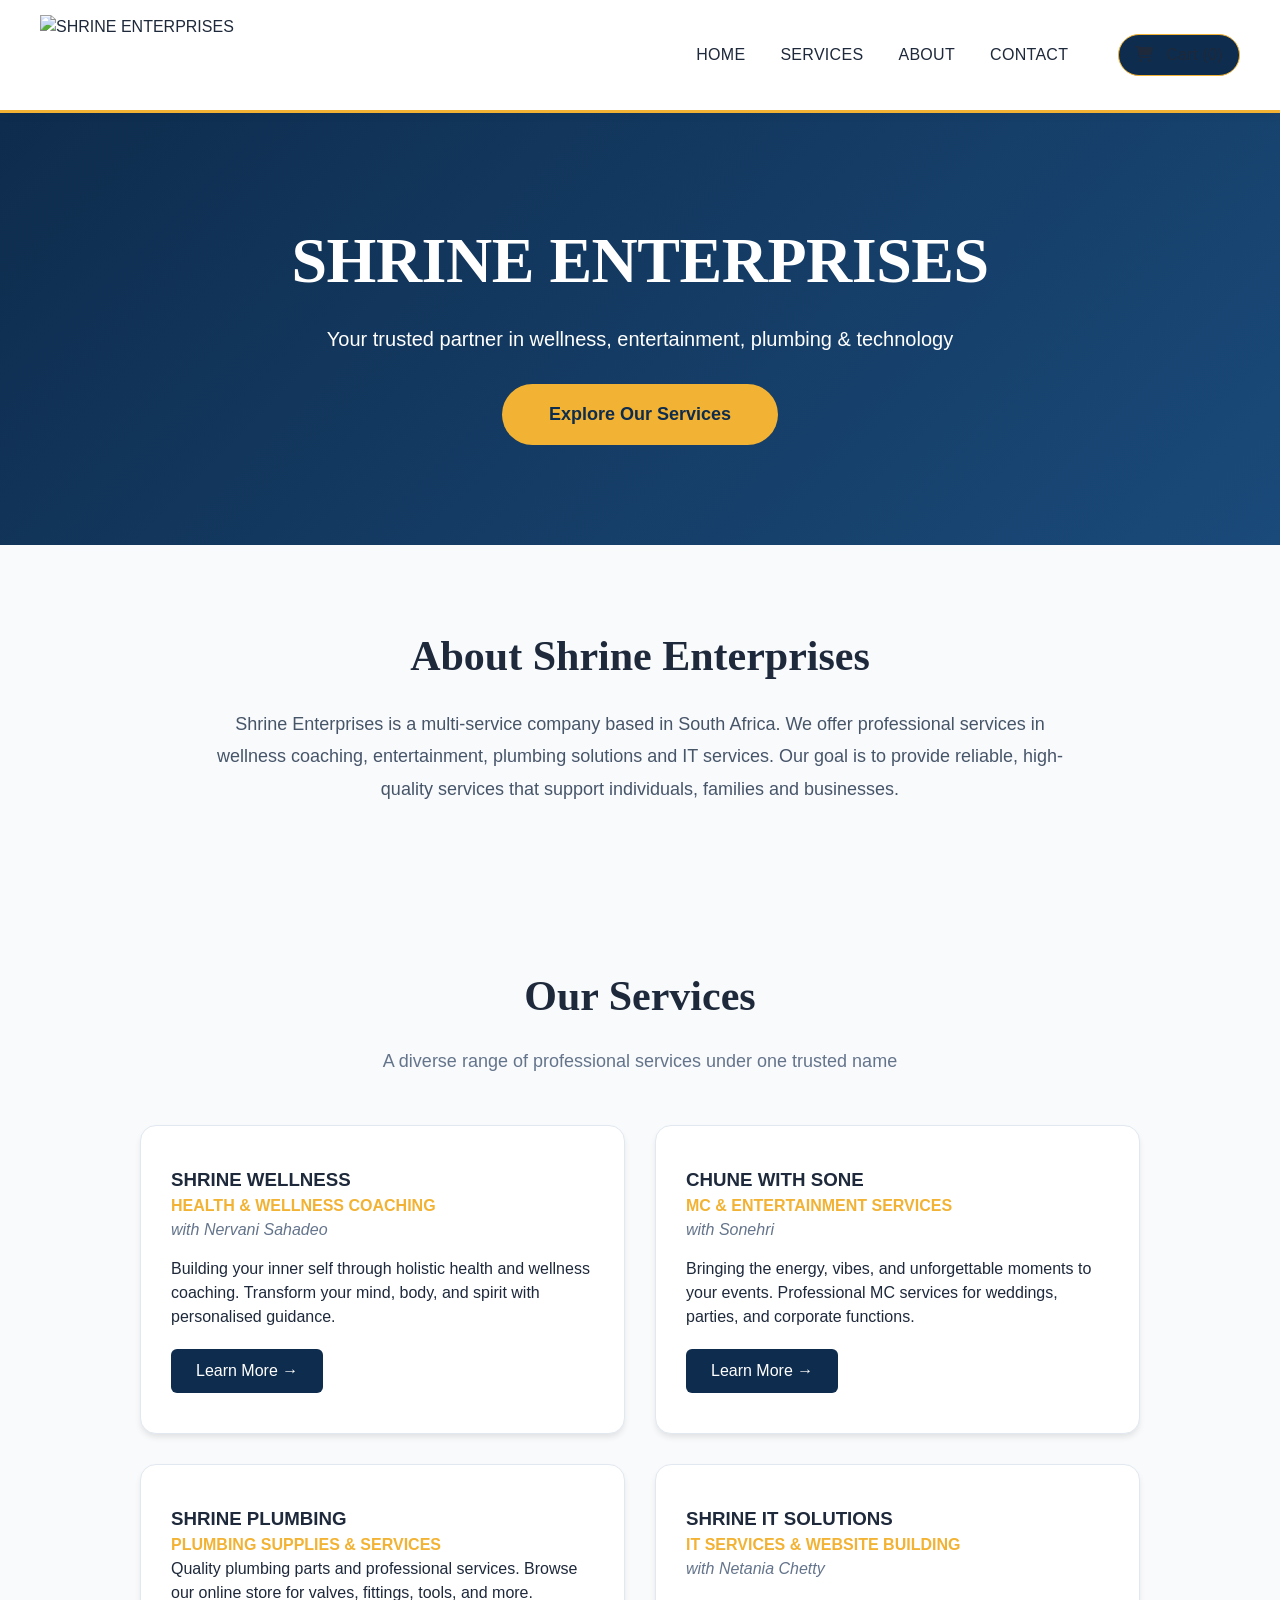
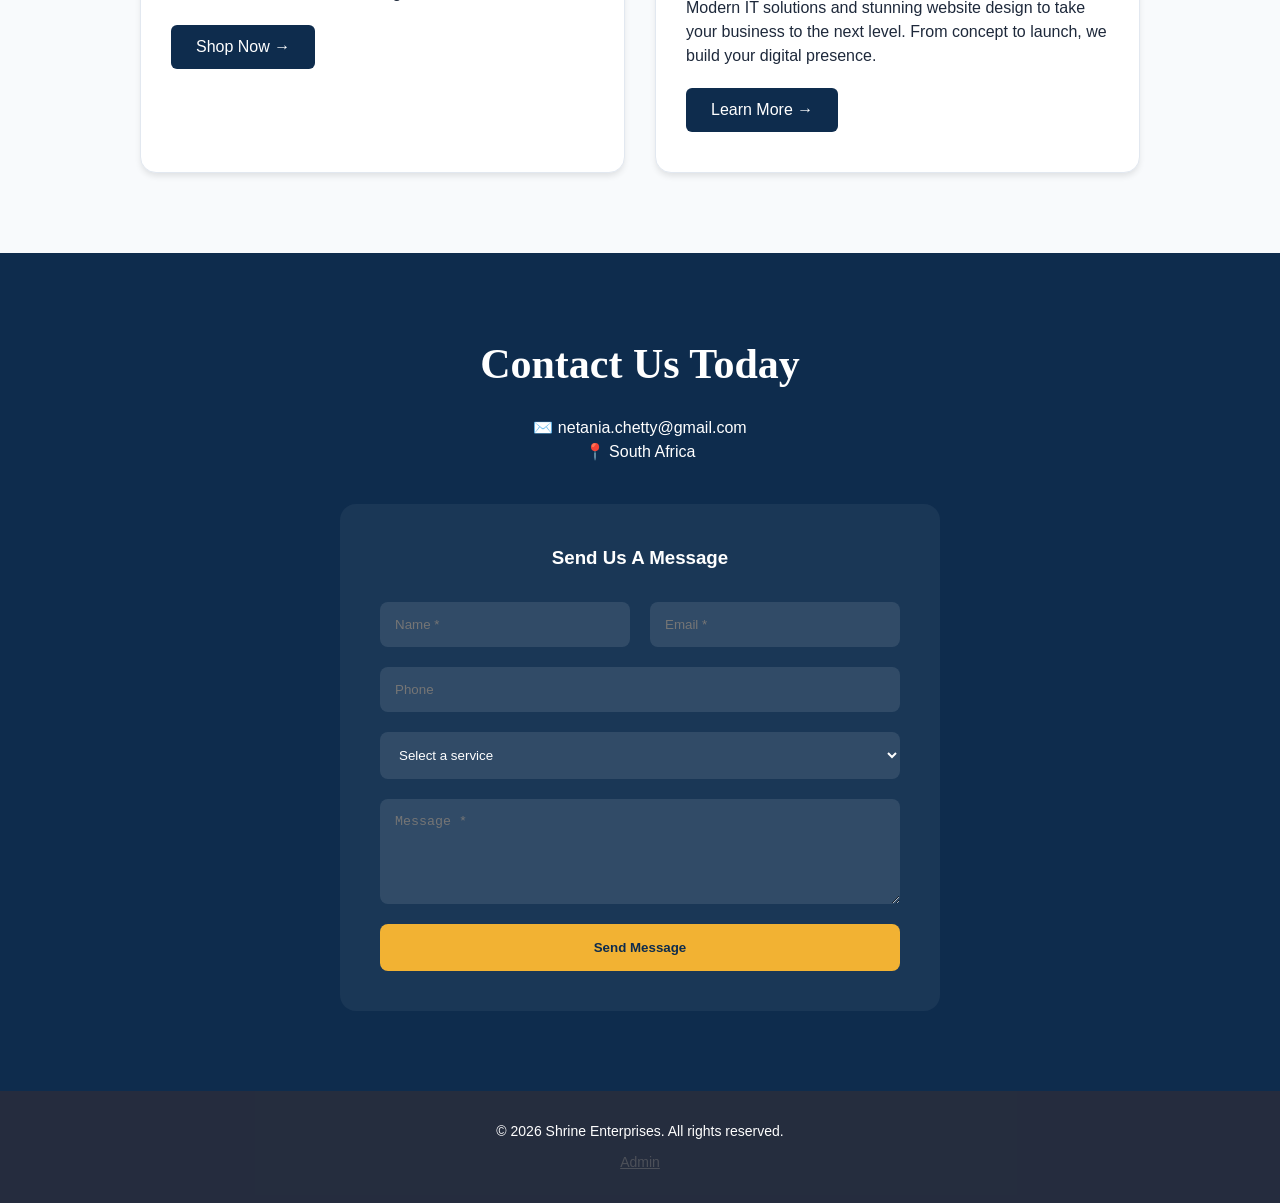
==== index.html @ 7652dda9 "Add files via upload" ====
<!DOCTYPE html>
<html lang="en">
<head>
    <title>Shrine Enterprises</title>
    <meta name="viewport" content="width=device-width, initial-scale=1.0">
    <link rel="stylesheet" href="style.css">
    <link rel="stylesheet" href="https://cdnjs.cloudflare.com/ajax/libs/font-awesome/6.0.0-beta3/css/all.min.css">
</head>
<body>
    <header class="header">
        <div class="nav-container">
            <div class="logo">
                <img src="https://netaniachetty.github.io/ShrineEnt/shrine.jpeg" alt="SHRINE ENTERPRISES">
            </div>
            <nav class="nav-links">
                <a href="#home">HOME</a>
                <a href="#services">SERVICES</a>
                <a href="#about">ABOUT</a>
                <a href="#contact">CONTACT</a>
                <a href="store.html" class="cart-widget">
                    <i class="fas fa-shopping-cart"></i> Cart (<span id="cartCount">0</span>)
                </a>
            </nav>
        </div>
    </header>

    <section id="home" class="hero">
        <h1>SHRINE ENTERPRISES</h1>
        <p>Your trusted partner in wellness, entertainment, plumbing & technology</p>
        <a href="#services" class="main-btn">Explore Our Services</a>
    </section>

    <section id="about" class="about" style="padding: 80px 20px; text-align: center; max-width: 900px; margin: 0 auto;">
        <h2 style="font-size: 42px; margin-bottom: 20px; font-family: 'Playfair Display', serif;">About Shrine Enterprises</h2>
        <p style="font-size: 18px; line-height: 1.8; color: #475569;">Shrine Enterprises is a multi-service company based in South Africa. We offer professional services in wellness coaching, entertainment, plumbing solutions and IT services. Our goal is to provide reliable, high-quality services that support individuals, families and businesses.</p>
    </section>

    <section id="services" class="services" style="background: #f8fafc; padding: 80px 20px; text-align: center;">
        <h2 style="font-size: 42px; margin-bottom: 20px; font-family: 'Playfair Display', serif;">Our Services</h2>
        <p style="font-size: 18px; color: #64748b; margin-bottom: 50px;">A diverse range of professional services under one trusted name</p>

        <div class="services-grid">
            <div class="service-card">
                <h3>SHRINE WELLNESS</h3>
                <div style="color: #f2b233; font-weight: 600;">HEALTH & WELLNESS COACHING</div>
                <div style="color: #64748b; font-style: italic; margin-bottom: 15px;">with Nervani Sahadeo</div>
                <p>Building your inner self through holistic health and wellness coaching. Transform your mind, body, and spirit with personalised guidance.</p>
                <a href="wellness.html" class="learn-more" style="display: inline-block; padding: 10px 25px; background: #0e2c4d; color: white; text-decoration: none; border-radius: 6px; margin-top: 20px;">Learn More →</a>
            </div>
            <div class="service-card">
                <h3>CHUNE WITH SONE</h3>
                <div style="color: #f2b233; font-weight: 600;">MC & ENTERTAINMENT SERVICES</div>
                <div style="color: #64748b; font-style: italic; margin-bottom: 15px;">with Sonehri</div>
                <p>Bringing the energy, vibes, and unforgettable moments to your events. Professional MC services for weddings, parties, and corporate functions.</p>
                <a href="sone.html" class="learn-more" style="display: inline-block; padding: 10px 25px; background: #0e2c4d; color: white; text-decoration: none; border-radius: 6px; margin-top: 20px;">Learn More →</a>
            </div>
            <div class="service-card">
                <h3>SHRINE PLUMBING</h3>
                <div style="color: #f2b233; font-weight: 600;">PLUMBING SUPPLIES & SERVICES</div>
                <p>Quality plumbing parts and professional services. Browse our online store for valves, fittings, tools, and more.</p>
                <a href="store.html" class="learn-more" style="display: inline-block; padding: 10px 25px; background: #0e2c4d; color: white; text-decoration: none; border-radius: 6px; margin-top: 20px;">Shop Now →</a>
            </div>
            <div class="service-card">
                <h3>SHRINE IT SOLUTIONS</h3>
                <div style="color: #f2b233; font-weight: 600;">IT SERVICES & WEBSITE BUILDING</div>
                <div style="color: #64748b; font-style: italic; margin-bottom: 15px;">with Netania Chetty</div>
                <p>Modern IT solutions and stunning website design to take your business to the next level. From concept to launch, we build your digital presence.</p>
                <a href="IT.html" class="learn-more" style="display: inline-block; padding: 10px 25px; background: #0e2c4d; color: white; text-decoration: none; border-radius: 6px; margin-top: 20px;">Learn More →</a>
            </div>
        </div>
    </section>

    <section id="contact" class="contact" style="background: #0e2c4d; color: white; padding: 80px 20px; text-align: center;">
        <h2 style="font-size: 42px; margin-bottom: 20px; font-family: 'Playfair Display', serif;">Contact Us Today</h2>
        <div style="margin-bottom: 40px;">
            <p>✉️ netania.chetty@gmail.com</p>
            <p>📍 South Africa</p>
        </div>
        <div style="max-width: 600px; margin: 0 auto; background: rgba(255,255,255,0.05); padding: 40px; border-radius: 16px;">
            <h3 style="margin-bottom: 30px;">Send Us A Message</h3>
            <form action="https://formsubmit.co/netania.chetty@gmail.com" method="POST" style="display: flex; flex-direction: column; gap: 20px;">
                <input type="hidden" name="_subject" value="New enquiry from Shrine Enterprises">
                <input type="hidden" name="_template" value="table">
                <input type="hidden" name="_captcha" value="false">
                <input type="hidden" name="_next" value="https://netaniachetty.github.io/ShrineEnt/#contact">
                <div style="display: grid; grid-template-columns: 1fr 1fr; gap: 20px;">
                    <input type="text" name="name" placeholder="Name *" required style="padding: 15px; border-radius: 8px; border: none; background: rgba(255,255,255,0.1); color: white;">
                    <input type="email" name="email" placeholder="Email *" required style="padding: 15px; border-radius: 8px; border: none; background: rgba(255,255,255,0.1); color: white;">
                </div>
                <input type="tel" name="phone" placeholder="Phone" style="padding: 15px; border-radius: 8px; border: none; background: rgba(255,255,255,0.1); color: white;">
                <select name="service" style="padding: 15px; border-radius: 8px; border: none; background: rgba(255,255,255,0.1); color: white;">
                    <option value="">Select a service</option>
                    <option value="Shrine Wellness">Shrine Wellness</option>
                    <option value="Chune With Sone">Chune With Sone</option>
                    <option value="Shrine Plumbing">Shrine Plumbing</option>
                    <option value="Shrine IT Solutions">Shrine IT Solutions</option>
                </select>
                <textarea name="message" placeholder="Message *" rows="5" required style="padding: 15px; border-radius: 8px; border: none; background: rgba(255,255,255,0.1); color: white;"></textarea>
                <button type="submit" style="padding: 16px; background: #f2b233; color: #0e2c4d; border: none; border-radius: 8px; font-weight: 600; cursor: pointer;">Send Message</button>
            </form>
        </div>
    </section>

    <footer class="footer">
        <p>© 2026 Shrine Enterprises. All rights reserved.</p>
        <p style="margin-top: 10px; opacity: 0.5;"><a href="admin.html" style="color: #666;">Admin</a></p>
    </footer>

    <script>
        // Simple cart count display (reads from localStorage)
        function updateCartCount() {
            const cart = JSON.parse(localStorage.getItem('shrineCart')) || [];
            const totalItems = cart.reduce((sum, item) => sum + item.quantity, 0);
            document.getElementById('cartCount').innerText = totalItems;
        }
        updateCartCount();
        // Listen for storage changes
        window.addEventListener('storage', updateCartCount);
    </script>
</body>
</html>
---- style.css ----
/* ========== RESET & BASE ========== */
* {
    margin: 0;
    padding: 0;
    box-sizing: border-box;
}

body {
    font-family: 'Inter', -apple-system, BlinkMacSystemFont, 'Segoe UI', Roboto, Helvetica, Arial, sans-serif;
    line-height: 1.5;
    background: #f8fafc;
    color: #1e293b;
}

/* ========== HEADER ========== */
.header {
    background: white;
    padding: 15px 40px;
    border-bottom: 3px solid #f2b233;
    box-shadow: 0 2px 10px rgba(0,0,0,0.05);
    position: sticky;
    top: 0;
    z-index: 50;
}

.nav-container {
    display: flex;
    justify-content: space-between;
    align-items: center;
    max-width: 1200px;
    margin: 0 auto;
}

.logo img {
    height: 80px;
    width: auto;
    display: block;
}

.nav-links {
    display: flex;
    gap: 35px;
    align-items: center;
}

.nav-links a {
    text-decoration: none;
    color: #1e293b;
    font-weight: 500;
    font-size: 16px;
    letter-spacing: 0.3px;
    transition: color 0.3s;
}

.nav-links a:hover {
    color: #f2b233;
}

/* Cart Widget in Header */
.cart-widget {
    background: #0e2c4d;
    color: white;
    padding: 8px 16px;
    border-radius: 40px;
    cursor: pointer;
    font-weight: 600;
    transition: 0.2s;
    border: 1px solid #f2b233;
    margin-left: 15px;
}

.cart-widget:hover {
    background: #f2b233;
    color: #0e2c4d;
}

.cart-widget i {
    margin-right: 8px;
}

/* ========== HERO & SECTIONS (Original) ========== */
.hero, .hero-gradient {
    text-align: center;
    padding: 100px 20px;
    background: linear-gradient(135deg, #0e2c4d 0%, #1a4a7a 100%);
    color: white;
}

.hero h1, .hero-gradient h1 {
    font-size: 64px;
    margin-bottom: 15px;
    font-weight: 700;
    letter-spacing: -0.5px;
    font-family: 'Playfair Display', serif;
}

.hero p, .hero-gradient p {
    font-size: 20px;
    margin-bottom: 30px;
    font-weight: 300;
    max-width: 700px;
    margin-left: auto;
    margin-right: auto;
}

.main-btn, .btn-primary {
    display: inline-block;
    padding: 15px 45px;
    background: #f2b233;
    color: #0e2c4d;
    text-decoration: none;
    border-radius: 50px;
    font-weight: 600;
    font-size: 18px;
    transition: all 0.3s;
    border: 2px solid transparent;
}

.main-btn:hover, .btn-primary:hover {
    transform: translateY(-3px);
    box-shadow: 0 10px 25px rgba(242, 178, 51, 0.3);
    border-color: white;
}

.btn-secondary {
    display: inline-flex;
    align-items: center;
    gap: 8px;
    padding: 14px 40px;
    background: transparent;
    color: #0e2c4d;
    text-decoration: none;
    border-radius: 8px;
    font-weight: 500;
    font-size: 16px;
    transition: all 0.3s;
    border: 2px solid #0e2c4d;
}

.btn-secondary:hover {
    background: #0e2c4d;
    color: white;
    transform: translateY(-2px);
}

/* ========== SERVICES GRID (Original) ========== */
.services-grid {
    display: grid;
    grid-template-columns: repeat(2, 1fr);
    gap: 30px;
    max-width: 1000px;
    margin: 0 auto;
}

.service-card {
    background: white;
    border-radius: 16px;
    padding: 40px 30px;
    text-align: left;
    border: 1px solid #e2e8f0;
    box-shadow: 0 4px 6px -1px rgba(0,0,0,0.1);
    transition: all 0.3s;
}

.service-card:hover {
    transform: translateY(-5px);
    box-shadow: 0 20px 25px -5px rgba(0,0,0,0.1);
}

/* ========== PRODUCT GRID (Store) ========== */
.layout {
    display: flex;
    gap: 25px;
    max-width: 1200px;
    margin: 0 auto;
    padding: 20px;
}

.products-panel {
    flex: 2;
}

.cart-panel {
    flex: 1;
    background: white;
    border-radius: 20px;
    padding: 20px;
    box-shadow: 0 8px 20px rgba(0,0,0,0.05);
    border: 1px solid #e2e8f0;
    height: fit-content;
    position: sticky;
    top: 100px;
}

.filter-bar {
    margin-bottom: 20px;
    display: flex;
    gap: 10px;
}

.filter-btn {
    background: white;
    border: 1px solid #cbd5e1;
    padding: 8px 16px;
    border-radius: 30px;
    cursor: pointer;
    font-weight: 500;
}

.filter-btn.active {
    background: #0e2c4d;
    color: white;
    border-color: #0e2c4d;
}

.product-grid {
    display: grid;
    grid-template-columns: repeat(auto-fill, minmax(220px, 1fr));
    gap: 20px;
}

.product-card {
    background: white;
    border-radius: 18px;
    padding: 20px;
    box-shadow: 0 2px 8px rgba(0,0,0,0.04);
    border: 1px solid #e2e8f0;
    transition: all 0.15s;
}

.product-card:hover {
    box-shadow: 0 10px 25px -5px rgba(0,0,0,0.1);
}

.product-image {
    width: 100%;
    height: 160px;
    object-fit: contain;
    background: #f1f5f9;
    border-radius: 12px;
    margin-bottom: 15px;
}

.product-name {
    font-weight: 700;
    font-size: 1.1rem;
    margin-bottom: 4px;
}

.product-sku {
    color: #64748b;
    font-size: 0.8rem;
    margin-bottom: 10px;
}

.stock-badge {
    display: inline-block;
    padding: 4px 10px;
    border-radius: 30px;
    font-size: 0.75rem;
    font-weight: 700;
    text-transform: uppercase;
    margin-bottom: 12px;
}

.in-stock { background: #dcfce7; color: #166534; }
.low-stock { background: #fef9c3; color: #854d0e; }
.out-of-stock { background: #fee2e2; color: #991b1b; }

.price {
    font-size: 1.4rem;
    font-weight: 700;
    color: #0f172a;
    margin: 10px 0;
}

.btn-add {
    background: #0e2c4d;
    color: white;
    border: none;
    width: 100%;
    padding: 12px;
    border-radius: 40px;
    font-weight: 600;
    cursor: pointer;
    transition: 0.15s;
}

.btn-add:hover {
    background: #f2b233;
    color: #0e2c4d;
}

.btn-add:disabled {
    background: #cbd5e1;
    cursor: not-allowed;
}

/* Cart Items */
.cart-title {
    font-size: 1.4rem;
    font-weight: 700;
    margin-bottom: 15px;
}

.cart-items {
    max-height: 400px;
    overflow-y: auto;
    margin-bottom: 20px;
}

.cart-item {
    display: flex;
    justify-content: space-between;
    align-items: center;
    padding: 12px 0;
    border-bottom: 1px solid #e2e8f0;
}

.cart-item-info h4 {
    font-weight: 600;
    margin-bottom: 2px;
}

.cart-item-sku {
    font-size: 0.7rem;
    color: #64748b;
}

.cart-item-actions {
    display: flex;
    align-items: center;
    gap: 10px;
}

.cart-item-qty {
    font-weight: 700;
    min-width: 20px;
    text-align: center;
}

.cart-item-btn {
    background: #f1f5f9;
    border: none;
    width: 28px;
    height: 28px;
    border-radius: 30px;
    font-weight: bold;
    cursor: pointer;
}

.remove-btn {
    background: #fee2e2;
}

.cart-total {
    font-size: 1.4rem;
    font-weight: 700;
    display: flex;
    justify-content: space-between;
    margin: 20px 0;
}

.btn-checkout {
    background: #f2b233;
    color: #0e2c4d;
    border: none;
    width: 100%;
    padding: 16px;
    border-radius: 60px;
    font-weight: 700;
    font-size: 1.2rem;
    cursor: pointer;
    transition: 0.2s;
}

.btn-checkout:hover {
    background: #e0a122;
}

.btn-checkout:disabled {
    background: #cbd5e1;
}

/* Cart Page Specific */
.cart-page-container {
    max-width: 1000px;
    margin: 40px auto;
    padding: 20px;
}

.cart-table {
    width: 100%;
    background: white;
    border-radius: 16px;
    overflow: hidden;
    box-shadow: 0 4px 12px rgba(0,0,0,0.05);
    margin-bottom: 30px;
}

.cart-table th {
    background: #0e2c4d;
    color: white;
    padding: 15px;
    text-align: left;
}

.cart-table td {
    padding: 15px;
    border-bottom: 1px solid #e2e8f0;
}

/* Modal (Till Slip) */
.modal {
    display: none;
    position: fixed;
    top: 0; left: 0; width: 100%; height: 100%;
    background: rgba(0,0,0,0.5);
    align-items: center;
    justify-content: center;
    z-index: 1000;
}

.modal-content {
    background: white;
    max-width: 500px;
    width: 90%;
    border-radius: 28px;
    padding: 30px;
    box-shadow: 0 25px 50px -12px rgba(0,0,0,0.25);
}

.till-header {
    text-align: center;
    border-bottom: 2px dashed #94a3b8;
    padding-bottom: 20px;
    margin-bottom: 20px;
}

.order-number {
    background: #f1f5f9;
    font-size: 1.8rem;
    font-weight: 800;
    letter-spacing: 2px;
    padding: 10px;
    border-radius: 12px;
    font-family: monospace;
    margin: 15px 0;
    text-align: center;
}

.bank-details {
    background: #f8fafc;
    padding: 20px;
    border-radius: 16px;
    margin: 20px 0;
    border-left: 5px solid #f2b233;
}

.bank-row {
    display: flex;
    margin-bottom: 12px;
}

.bank-label {
    width: 120px;
    font-weight: 600;
    color: #334155;
}

.bank-value {
    font-weight: 700;
    font-family: monospace;
    font-size: 1.1rem;
}

.eft-instruction {
    background: #fef9c3;
    padding: 15px;
    border-radius: 12px;
    font-weight: 600;
    text-align: center;
}

.close-modal {
    background: #0e2c4d;
    color: white;
    border: none;
    width: 100%;
    padding: 14px;
    border-radius: 40px;
    font-weight: 600;
    margin-top: 20px;
    cursor: pointer;
}

/* Footer */
.footer {
    background: #0f172a;
    color: white;
    text-align: center;
    padding: 30px;
    font-size: 14px;
    opacity: 0.9;
}

/* Responsive */
@media (max-width: 768px) {
    .nav-container {
        flex-direction: column;
        gap: 15px;
    }
    .nav-links {
        flex-wrap: wrap;
        justify-content: center;
    }
    .layout {
        flex-direction: column;
    }
    .services-grid {
        grid-template-columns: 1fr;
    }
    .product-grid {
        grid-template-columns: 1fr 1fr;
    }
}

/* Import Fonts */
@import url('https://fonts.googleapis.com/css2?family=Inter:wght@300;400;500;600;700&family=Playfair+Display:wght@400;500;600;700&display=swap');
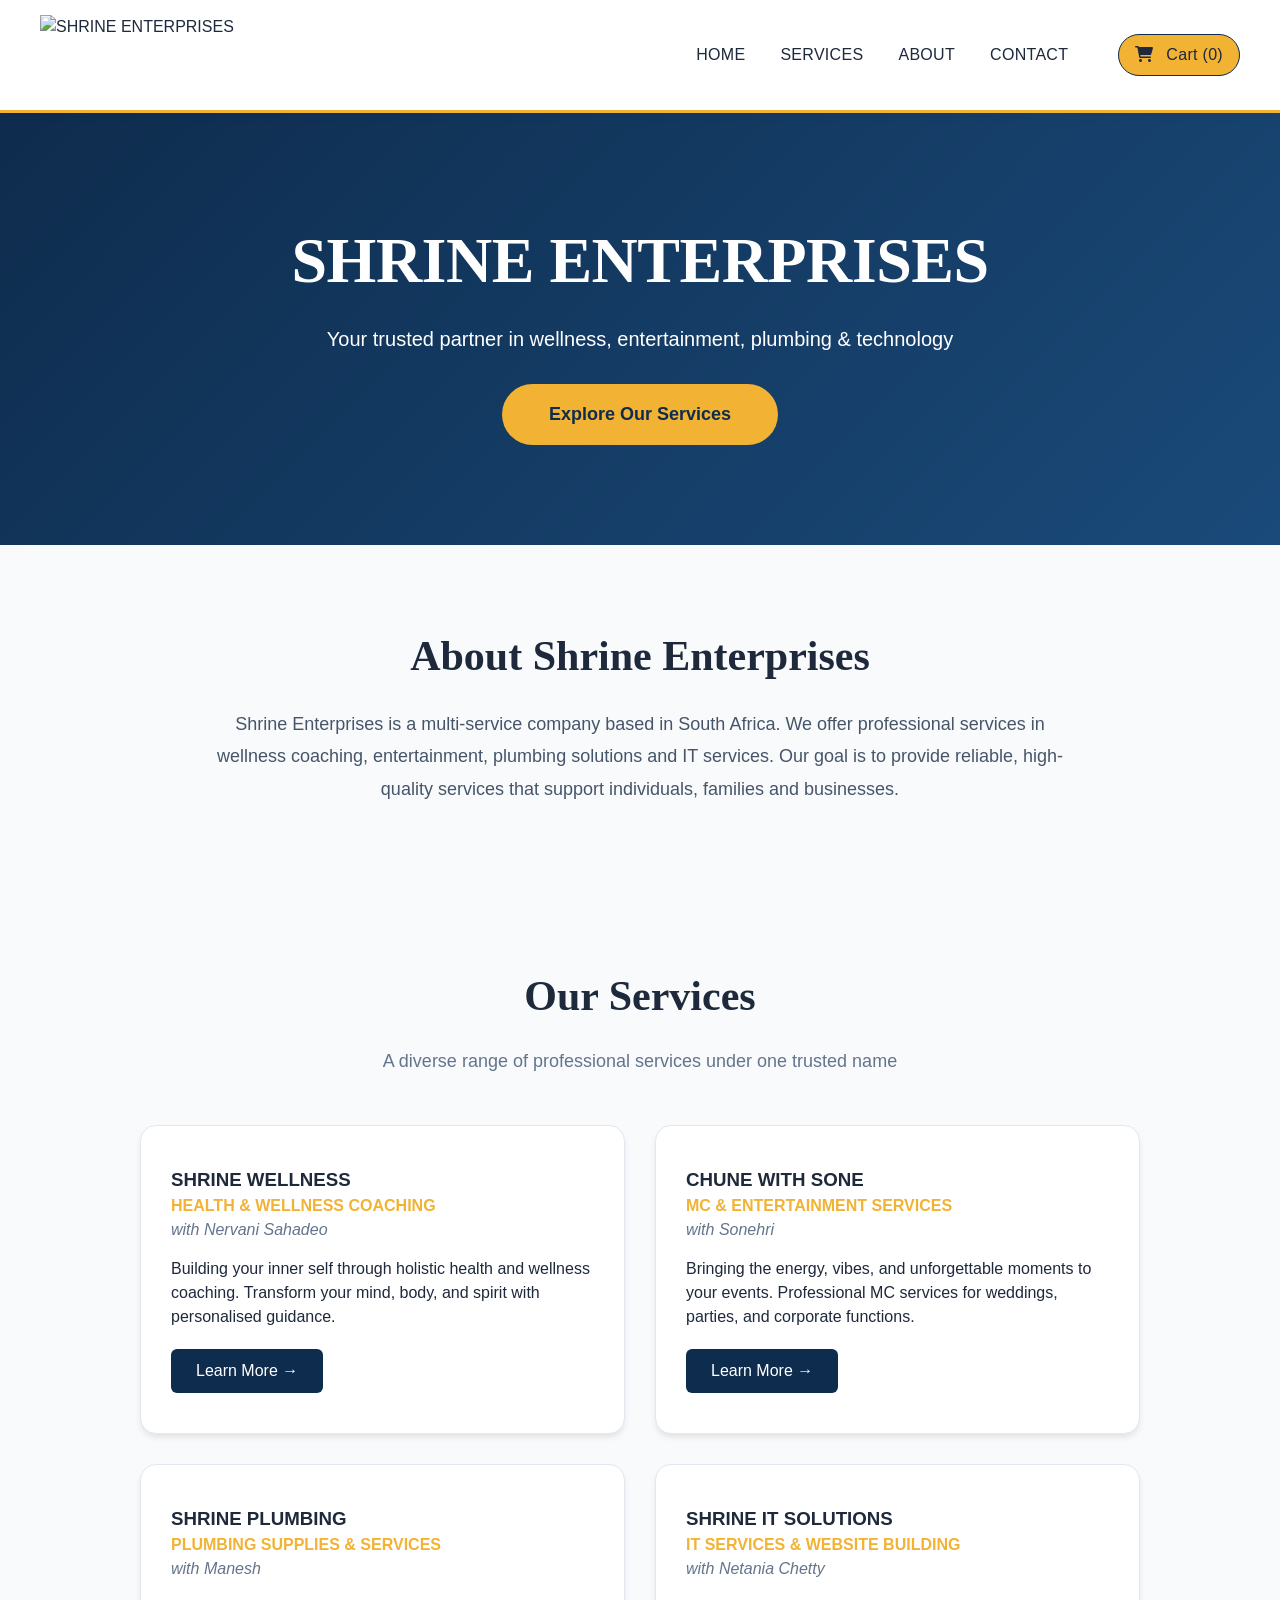
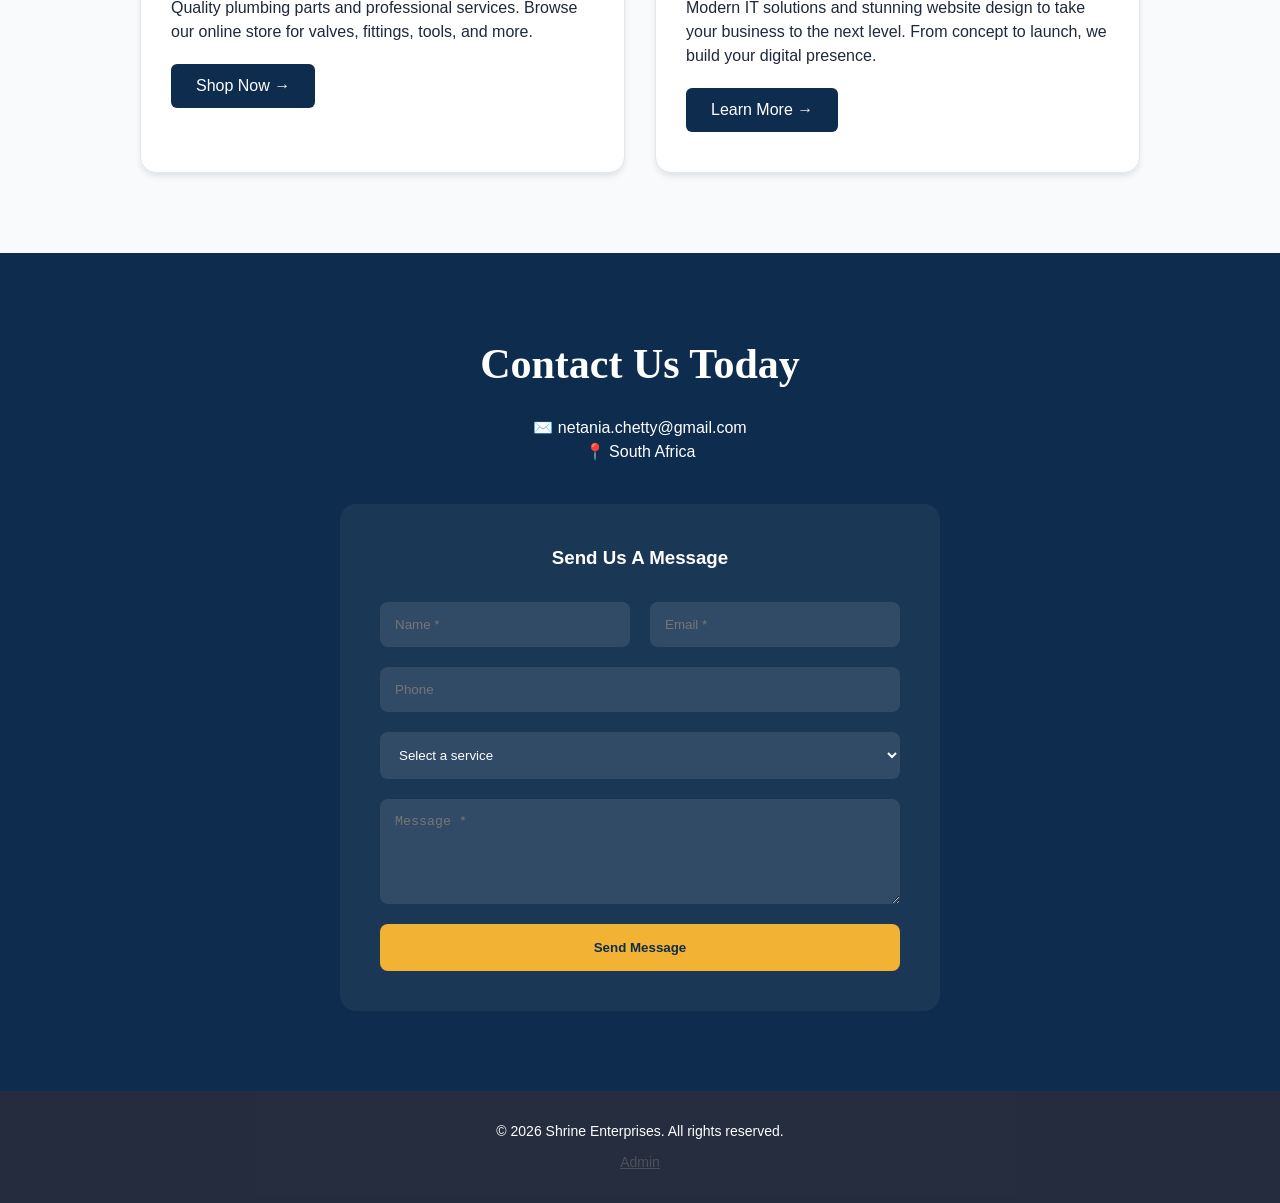
==== commit 81421ce1: "Fix HTML encoding issues in index.html" ====
--- a/index.html
+++ b/index.html
@@ -5,6 +5,12 @@
     <meta name="viewport" content="width=device-width, initial-scale=1.0">
     <link rel="stylesheet" href="style.css">
     <link rel="stylesheet" href="https://cdnjs.cloudflare.com/ajax/libs/font-awesome/6.0.0-beta3/css/all.min.css">
+    <style>
+        /* Additional style for scroll alignment */
+        html {
+            scroll-behavior: smooth;
+        }
+    </style>
 </head>
 <body>
     <header class="header">
@@ -17,25 +23,28 @@
                 <a href="#services">SERVICES</a>
                 <a href="#about">ABOUT</a>
                 <a href="#contact">CONTACT</a>
-                <a href="store.html" class="cart-widget">
+                <a href="cart.html" class="cart-widget">
                     <i class="fas fa-shopping-cart"></i> Cart (<span id="cartCount">0</span>)
                 </a>
             </nav>
         </div>
     </header>
 
-    <section id="home" class="hero">
+    <!-- HOME Section -->
+    <section id="home" class="hero" style="scroll-margin-top: 110px;">
         <h1>SHRINE ENTERPRISES</h1>
         <p>Your trusted partner in wellness, entertainment, plumbing & technology</p>
         <a href="#services" class="main-btn">Explore Our Services</a>
     </section>
 
-    <section id="about" class="about" style="padding: 80px 20px; text-align: center; max-width: 900px; margin: 0 auto;">
+    <!-- ABOUT Section -->
+    <section id="about" class="about" style="padding: 80px 20px; text-align: center; max-width: 900px; margin: 0 auto; scroll-margin-top: 110px;">
         <h2 style="font-size: 42px; margin-bottom: 20px; font-family: 'Playfair Display', serif;">About Shrine Enterprises</h2>
         <p style="font-size: 18px; line-height: 1.8; color: #475569;">Shrine Enterprises is a multi-service company based in South Africa. We offer professional services in wellness coaching, entertainment, plumbing solutions and IT services. Our goal is to provide reliable, high-quality services that support individuals, families and businesses.</p>
     </section>
 
-    <section id="services" class="services" style="background: #f8fafc; padding: 80px 20px; text-align: center;">
+    <!-- SERVICES Section -->
+    <section id="services" class="services" style="background: #f8fafc; padding: 80px 20px; text-align: center; scroll-margin-top: 110px;">
         <h2 style="font-size: 42px; margin-bottom: 20px; font-family: 'Playfair Display', serif;">Our Services</h2>
         <p style="font-size: 18px; color: #64748b; margin-bottom: 50px;">A diverse range of professional services under one trusted name</p>
 
@@ -57,6 +66,7 @@
             <div class="service-card">
                 <h3>SHRINE PLUMBING</h3>
                 <div style="color: #f2b233; font-weight: 600;">PLUMBING SUPPLIES & SERVICES</div>
+                <div style="color: #64748b; font-style: italic; margin-bottom: 15px;">with Manesh</div>
                 <p>Quality plumbing parts and professional services. Browse our online store for valves, fittings, tools, and more.</p>
                 <a href="store.html" class="learn-more" style="display: inline-block; padding: 10px 25px; background: #0e2c4d; color: white; text-decoration: none; border-radius: 6px; margin-top: 20px;">Shop Now →</a>
             </div>
@@ -70,7 +80,8 @@
         </div>
     </section>
 
-    <section id="contact" class="contact" style="background: #0e2c4d; color: white; padding: 80px 20px; text-align: center;">
+    <!-- CONTACT Section -->
+    <section id="contact" class="contact" style="background: #0e2c4d; color: white; padding: 80px 20px; text-align: center; scroll-margin-top: 110px;">
         <h2 style="font-size: 42px; margin-bottom: 20px; font-family: 'Playfair Display', serif;">Contact Us Today</h2>
         <div style="margin-bottom: 40px;">
             <p>✉️ netania.chetty@gmail.com</p>
@@ -114,8 +125,8 @@
             document.getElementById('cartCount').innerText = totalItems;
         }
         updateCartCount();
-        // Listen for storage changes
+        // Listen for storage changes (when cart updates on other pages)
         window.addEventListener('storage', updateCartCount);
     </script>
 </body>
-</html>+</html>
--- a/style.css
+++ b/style.css
@@ -3,6 +3,10 @@
     margin: 0;
     padding: 0;
     box-sizing: border-box;
+}
+
+html {
+    scroll-behavior: smooth;  /* ADDED: smooth scrolling for anchor links */
 }
 
 body {
@@ -56,22 +60,22 @@
     color: #f2b233;
 }
 
-/* Cart Widget in Header */
+/* Cart Widget in Header - UPDATED to yellow */
 .cart-widget {
-    background: #0e2c4d;
-    color: white;
+    background: #f2b233;        /* changed from #0e2c4d */
+    color: #0e2c4d;             /* changed from white */
     padding: 8px 16px;
     border-radius: 40px;
     cursor: pointer;
     font-weight: 600;
     transition: 0.2s;
-    border: 1px solid #f2b233;
+    border: 1px solid #0e2c4d;  /* changed border color */
     margin-left: 15px;
 }
 
 .cart-widget:hover {
-    background: #f2b233;
-    color: #0e2c4d;
+    background: #0e2c4d;        /* inverted on hover */
+    color: white;
 }
 
 .cart-widget i {
@@ -526,4 +530,4 @@
 }
 
 /* Import Fonts */
-@import url('https://fonts.googleapis.com/css2?family=Inter:wght@300;400;500;600;700&family=Playfair+Display:wght@400;500;600;700&display=swap');+@import url('https://fonts.googleapis.com/css2?family=Inter:wght@300;400;500;600;700&family=Playfair+Display:wght@400;500;600;700&display=swap');
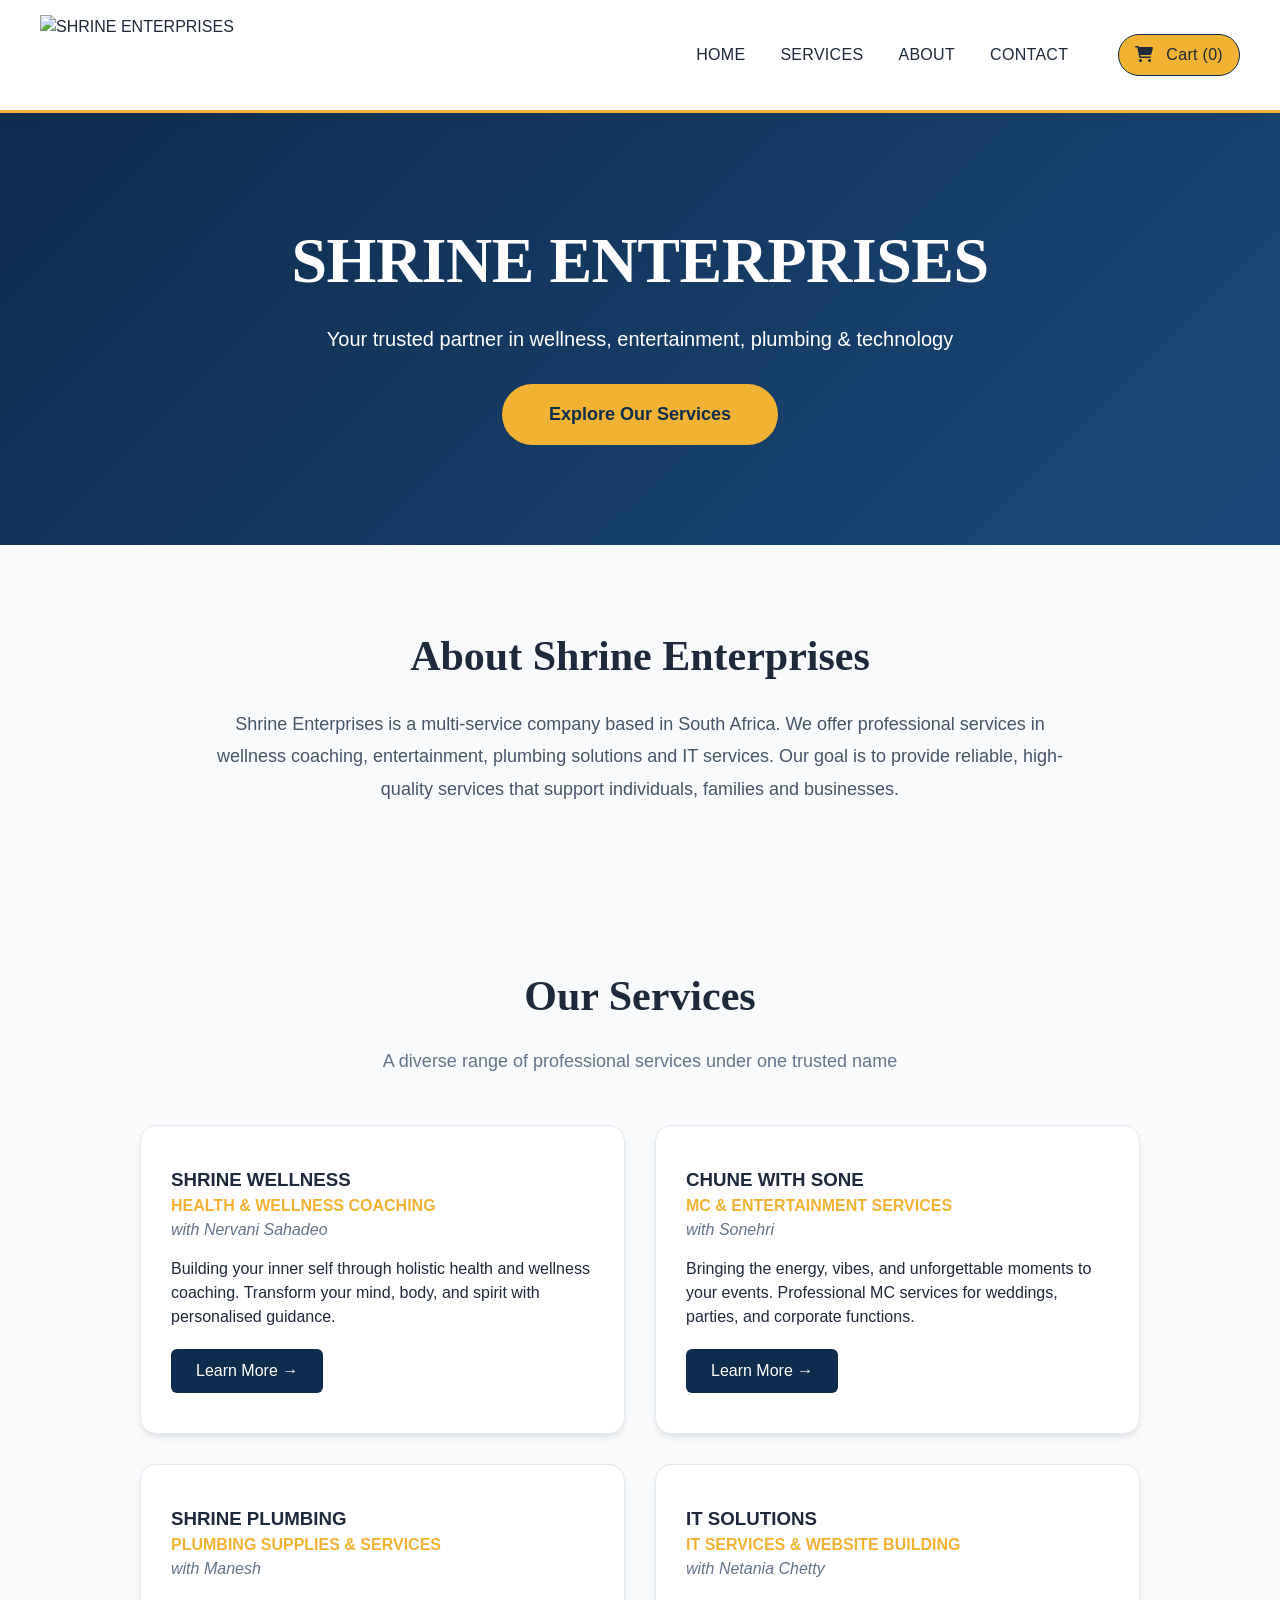
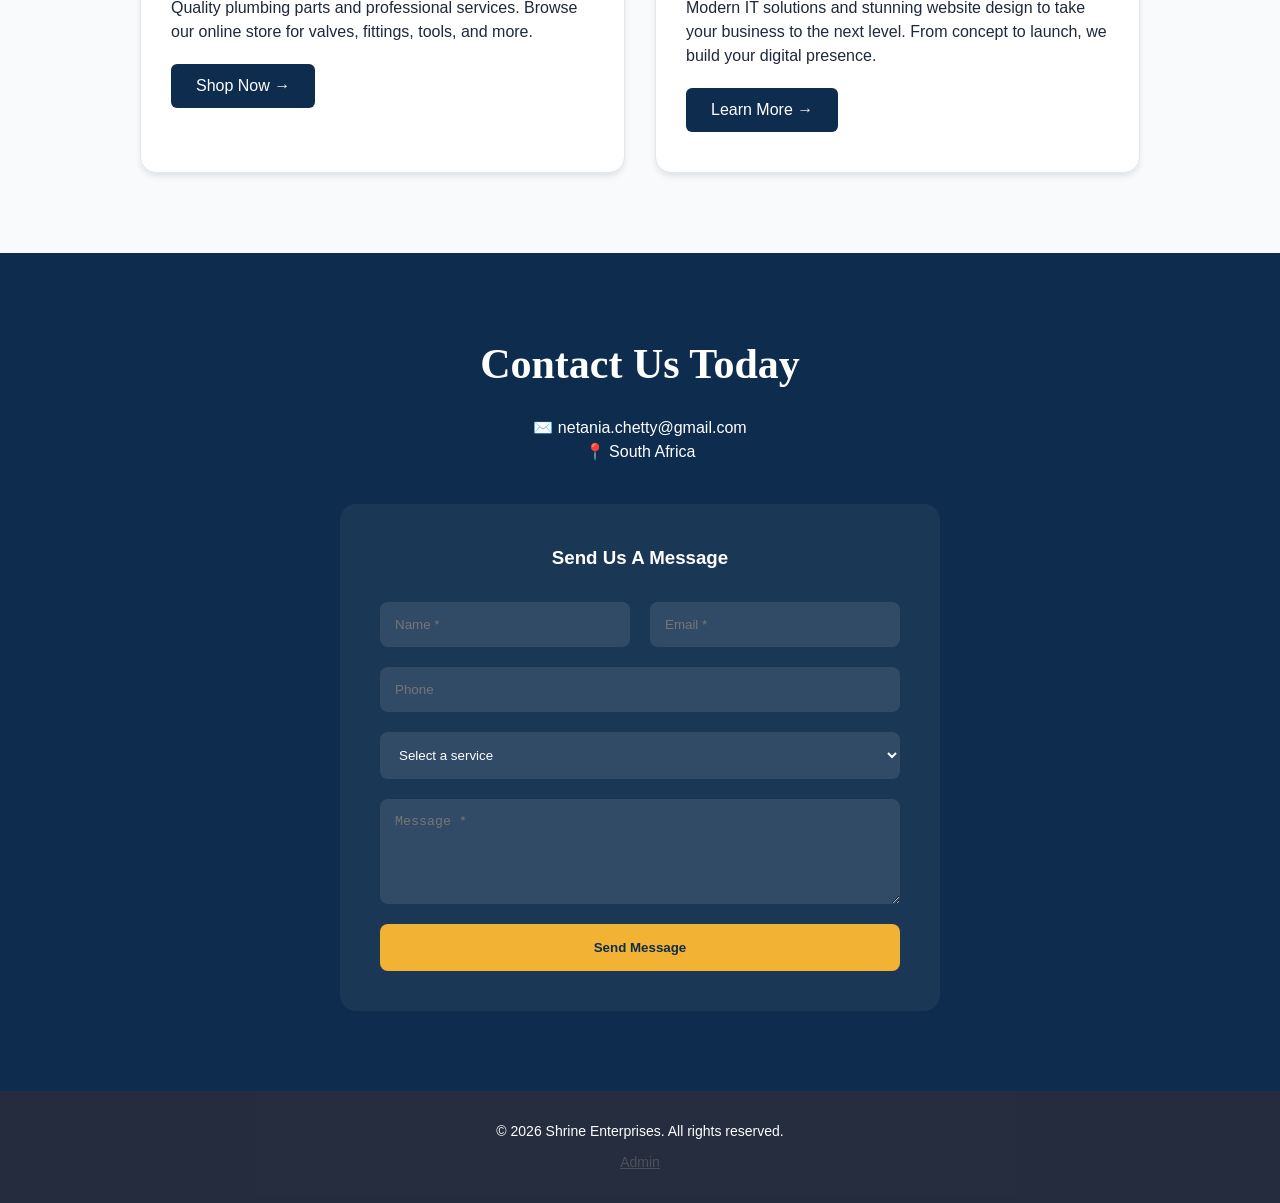
==== commit 73f57018: "Fix HTML encoding issues in index.html" ====
--- a/index.html
+++ b/index.html
@@ -71,7 +71,7 @@
                 <a href="store.html" class="learn-more" style="display: inline-block; padding: 10px 25px; background: #0e2c4d; color: white; text-decoration: none; border-radius: 6px; margin-top: 20px;">Shop Now →</a>
             </div>
             <div class="service-card">
-                <h3>SHRINE IT SOLUTIONS</h3>
+                <h3>IT SOLUTIONS</h3>
                 <div style="color: #f2b233; font-weight: 600;">IT SERVICES & WEBSITE BUILDING</div>
                 <div style="color: #64748b; font-style: italic; margin-bottom: 15px;">with Netania Chetty</div>
                 <p>Modern IT solutions and stunning website design to take your business to the next level. From concept to launch, we build your digital presence.</p>
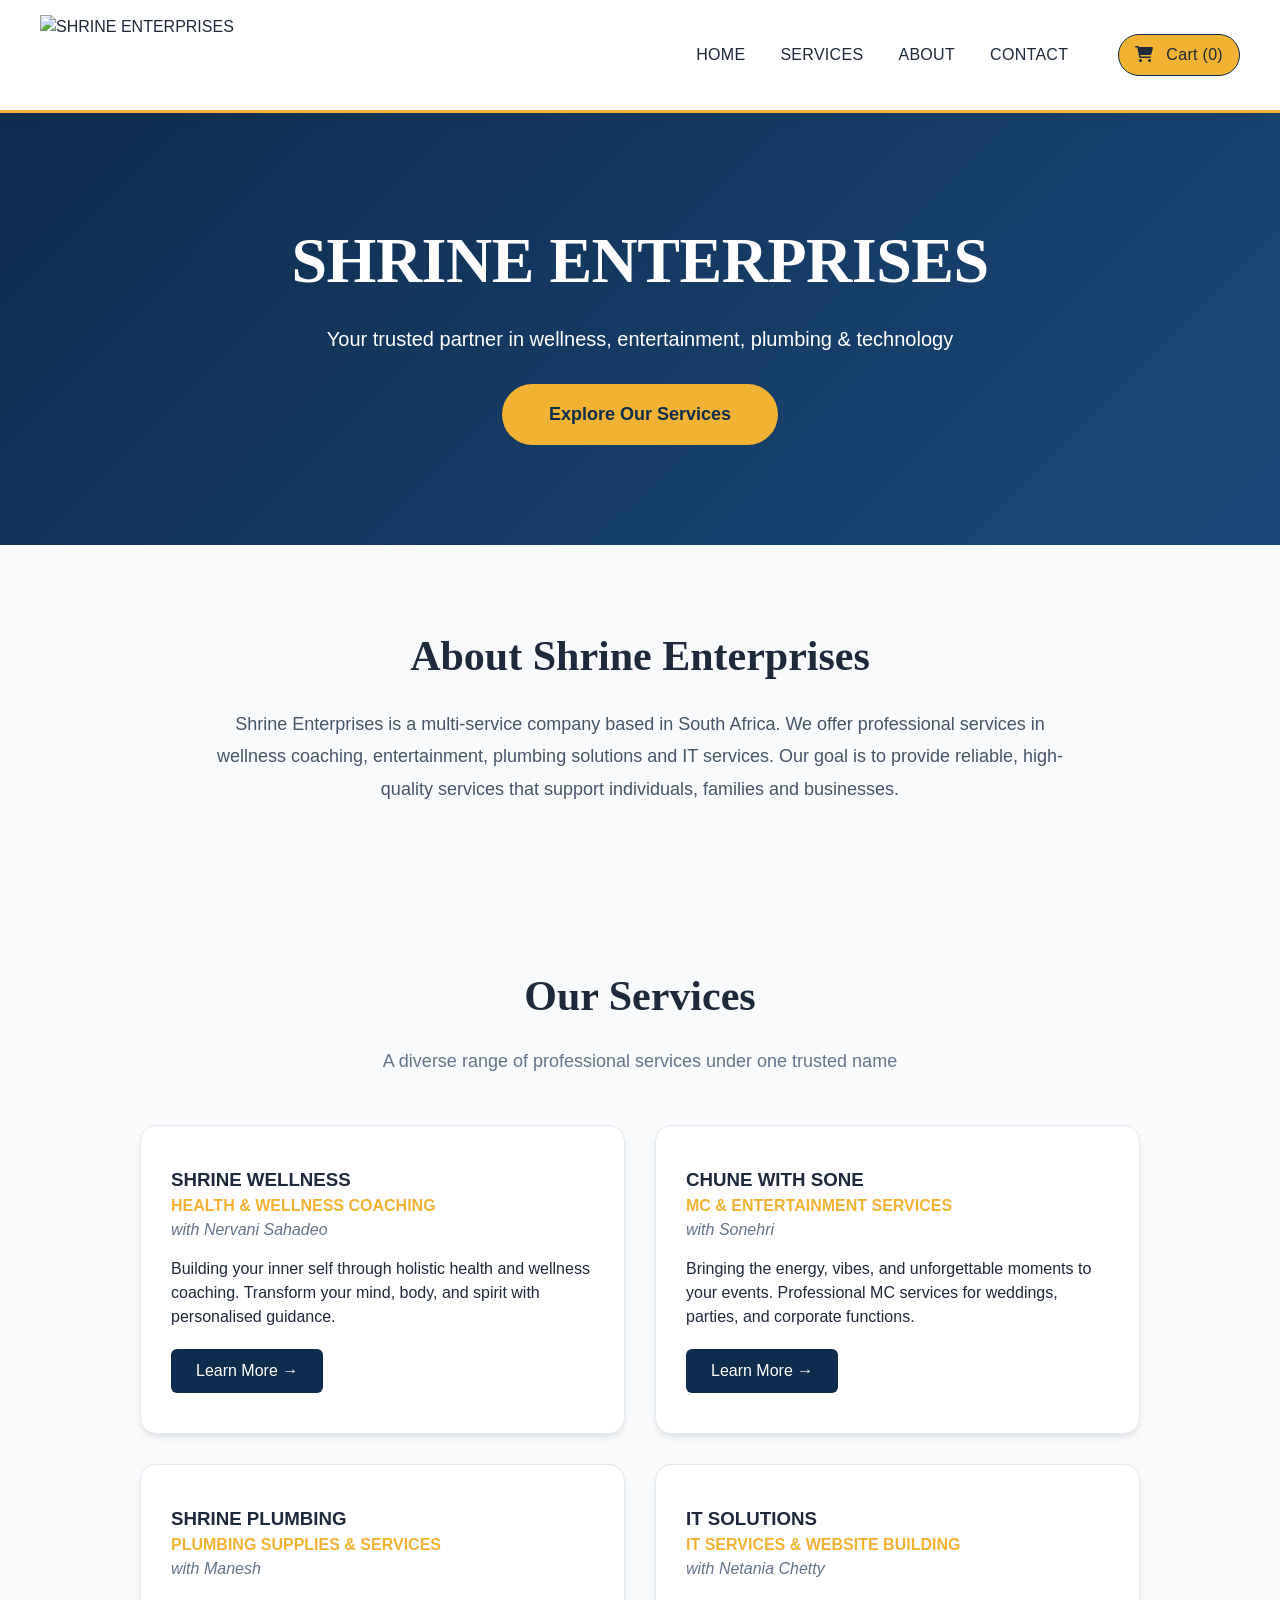
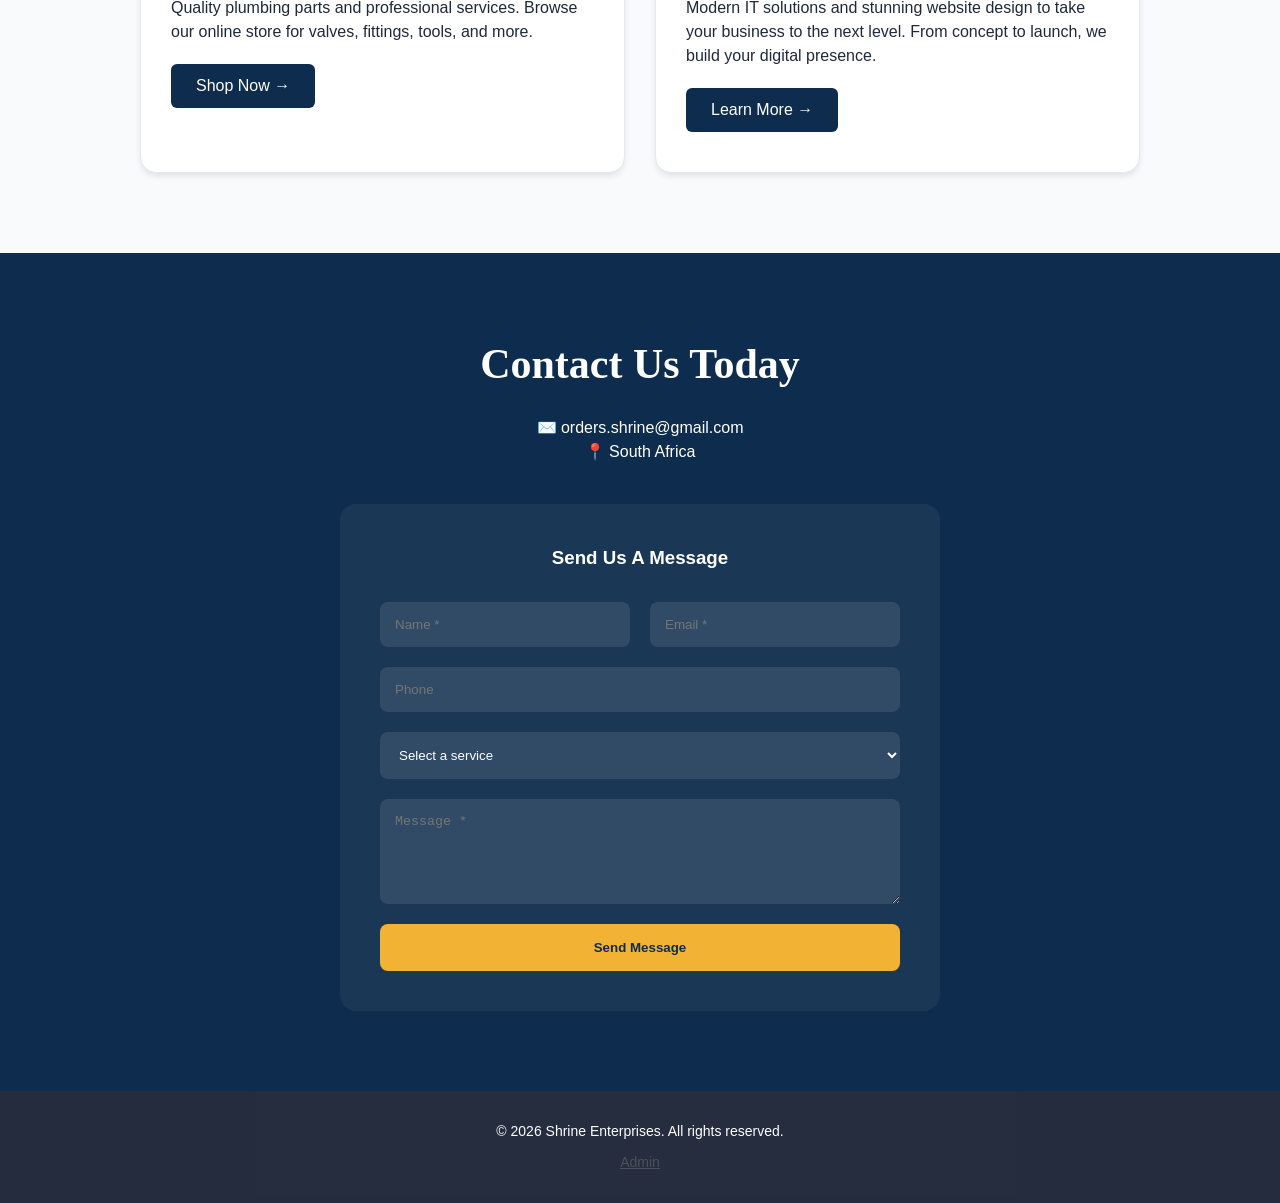
==== commit 21579917: "Update index.html" ====
--- a/index.html
+++ b/index.html
@@ -84,12 +84,12 @@
     <section id="contact" class="contact" style="background: #0e2c4d; color: white; padding: 80px 20px; text-align: center; scroll-margin-top: 110px;">
         <h2 style="font-size: 42px; margin-bottom: 20px; font-family: 'Playfair Display', serif;">Contact Us Today</h2>
         <div style="margin-bottom: 40px;">
-            <p>✉️ netania.chetty@gmail.com</p>
+            <p>✉️ orders.shrine@gmail.com</p>
             <p>📍 South Africa</p>
         </div>
         <div style="max-width: 600px; margin: 0 auto; background: rgba(255,255,255,0.05); padding: 40px; border-radius: 16px;">
             <h3 style="margin-bottom: 30px;">Send Us A Message</h3>
-            <form action="https://formsubmit.co/netania.chetty@gmail.com" method="POST" style="display: flex; flex-direction: column; gap: 20px;">
+            <form action="https://formsubmit.co/orders.shrine@gmail.com" method="POST" style="display: flex; flex-direction: column; gap: 20px;">
                 <input type="hidden" name="_subject" value="New enquiry from Shrine Enterprises">
                 <input type="hidden" name="_template" value="table">
                 <input type="hidden" name="_captcha" value="false">
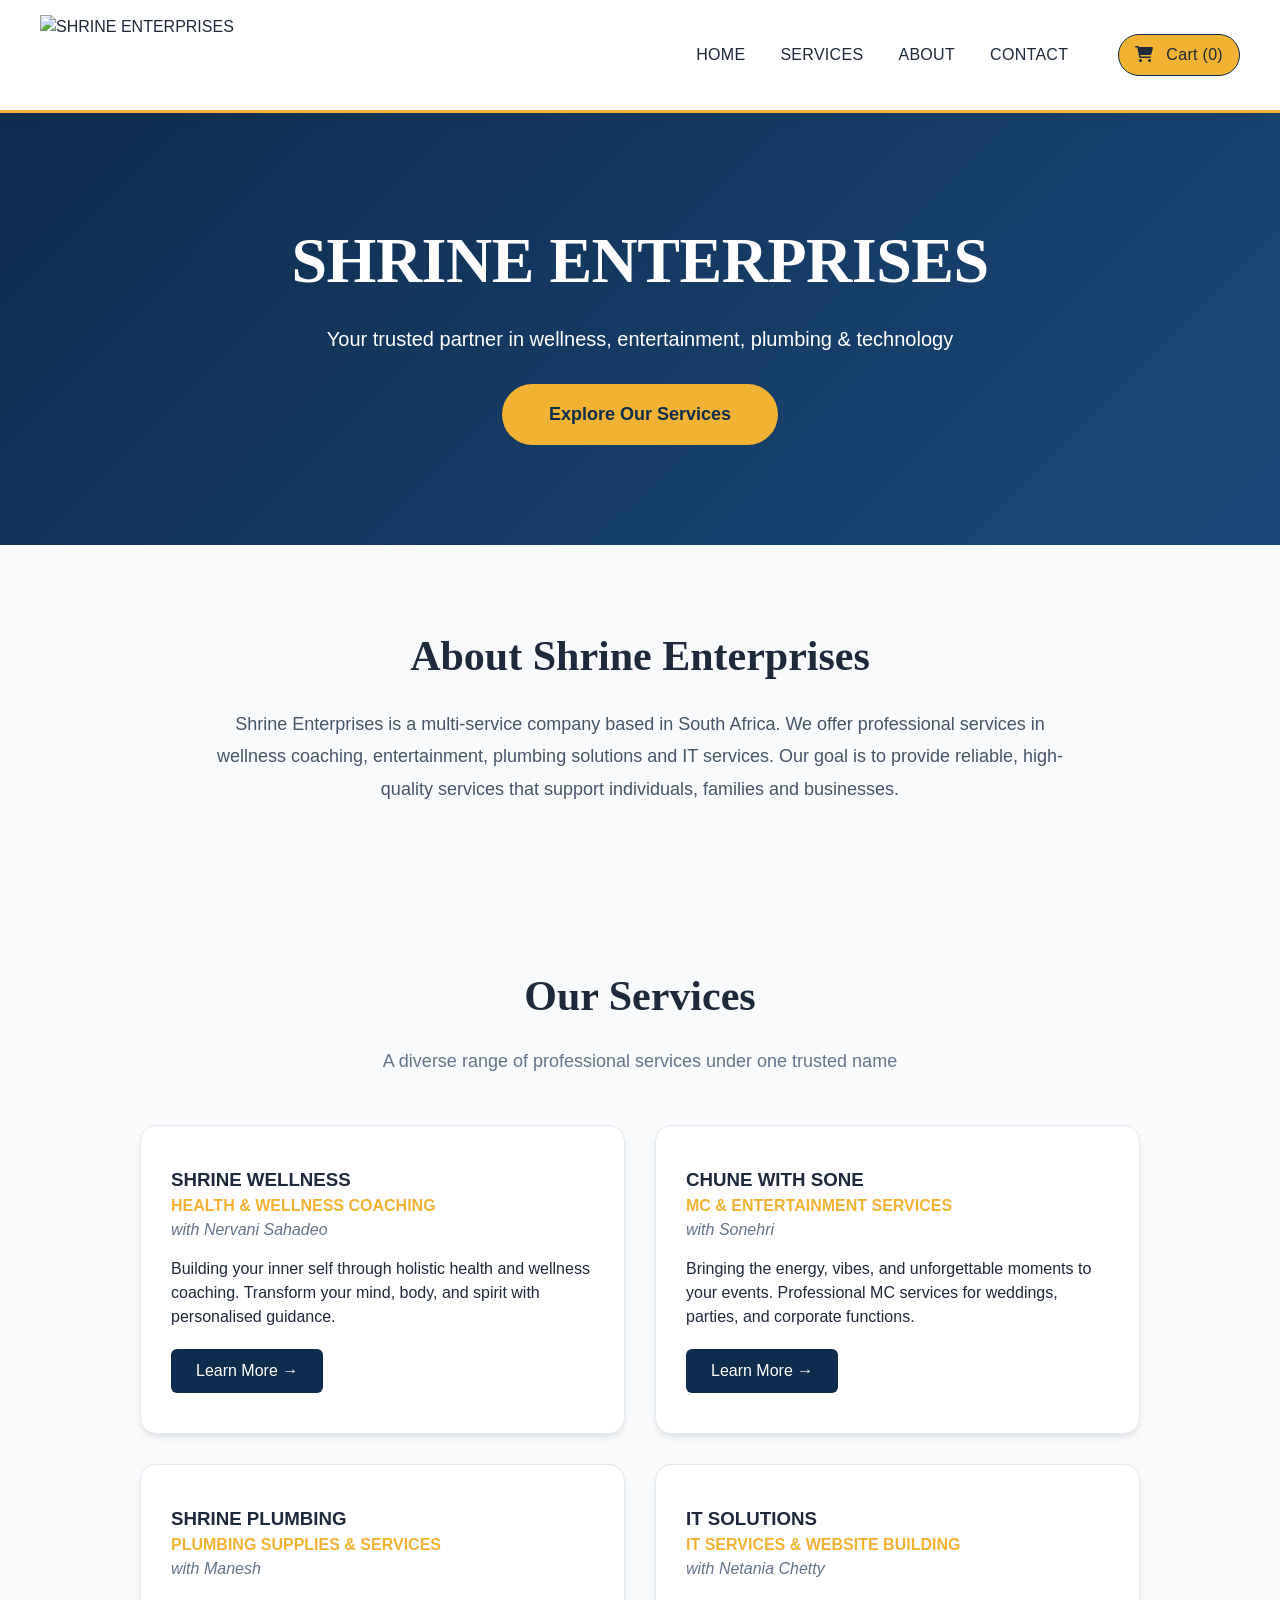
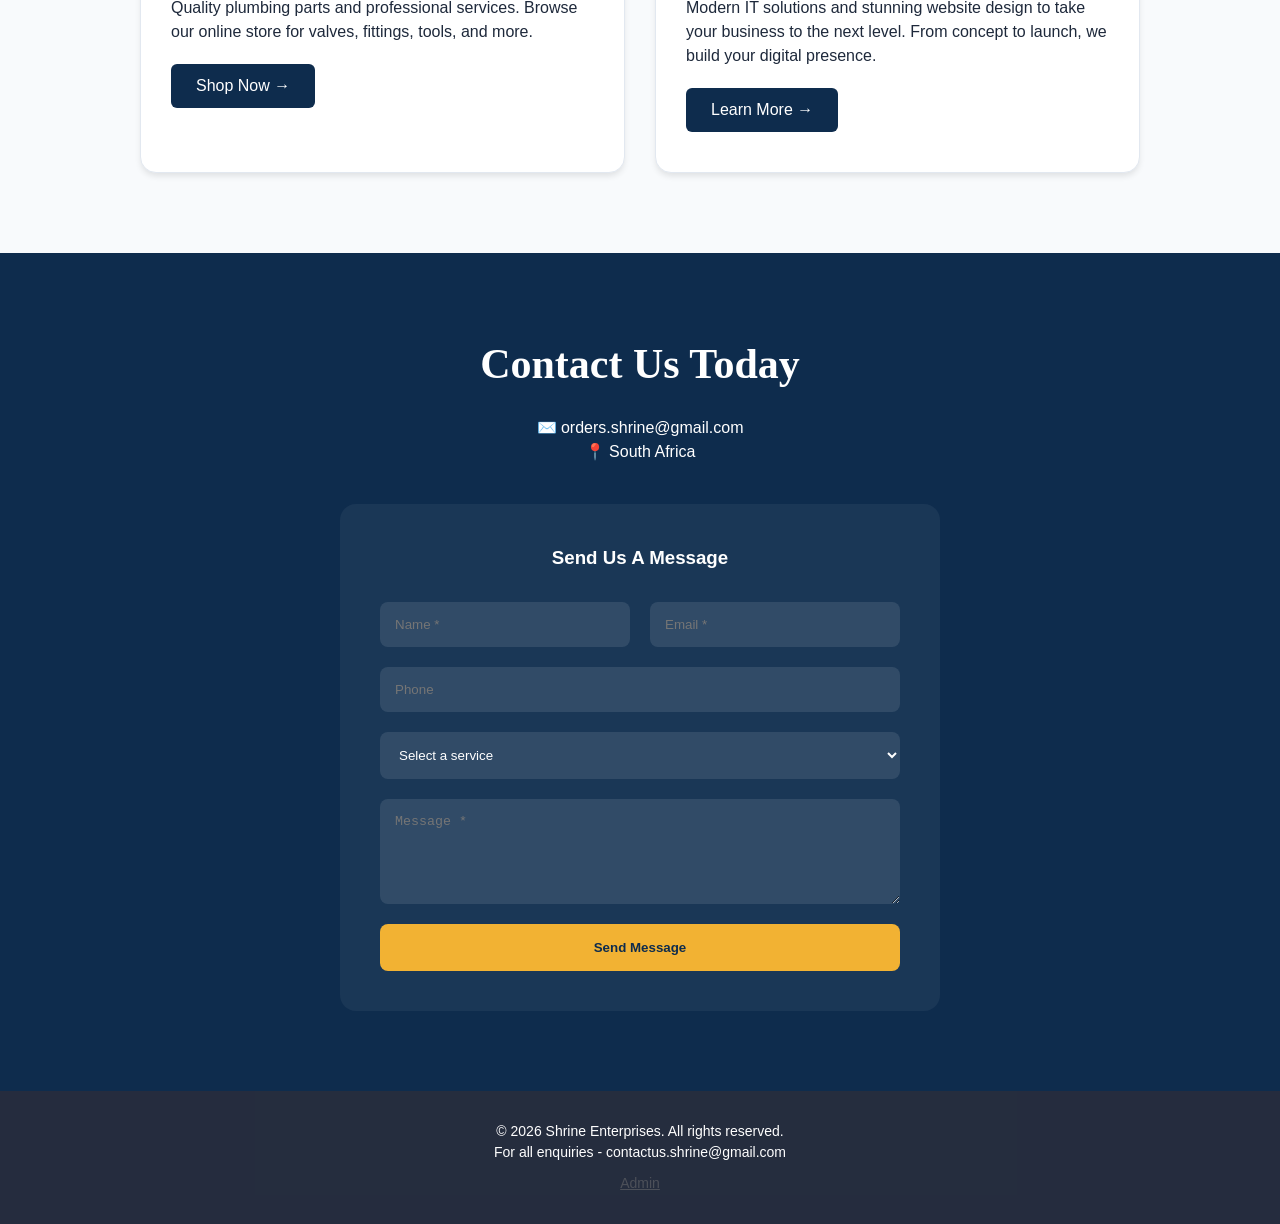
==== commit 01ac1c10: "Change contact email in footer section Updated contact email in the footer." ====
--- a/index.html
+++ b/index.html
@@ -114,6 +114,7 @@
 
     <footer class="footer">
         <p>© 2026 Shrine Enterprises. All rights reserved.</p>
+        <p> For all enquiries - contactus.shrine@gmail.com </p>
         <p style="margin-top: 10px; opacity: 0.5;"><a href="admin.html" style="color: #666;">Admin</a></p>
     </footer>
 
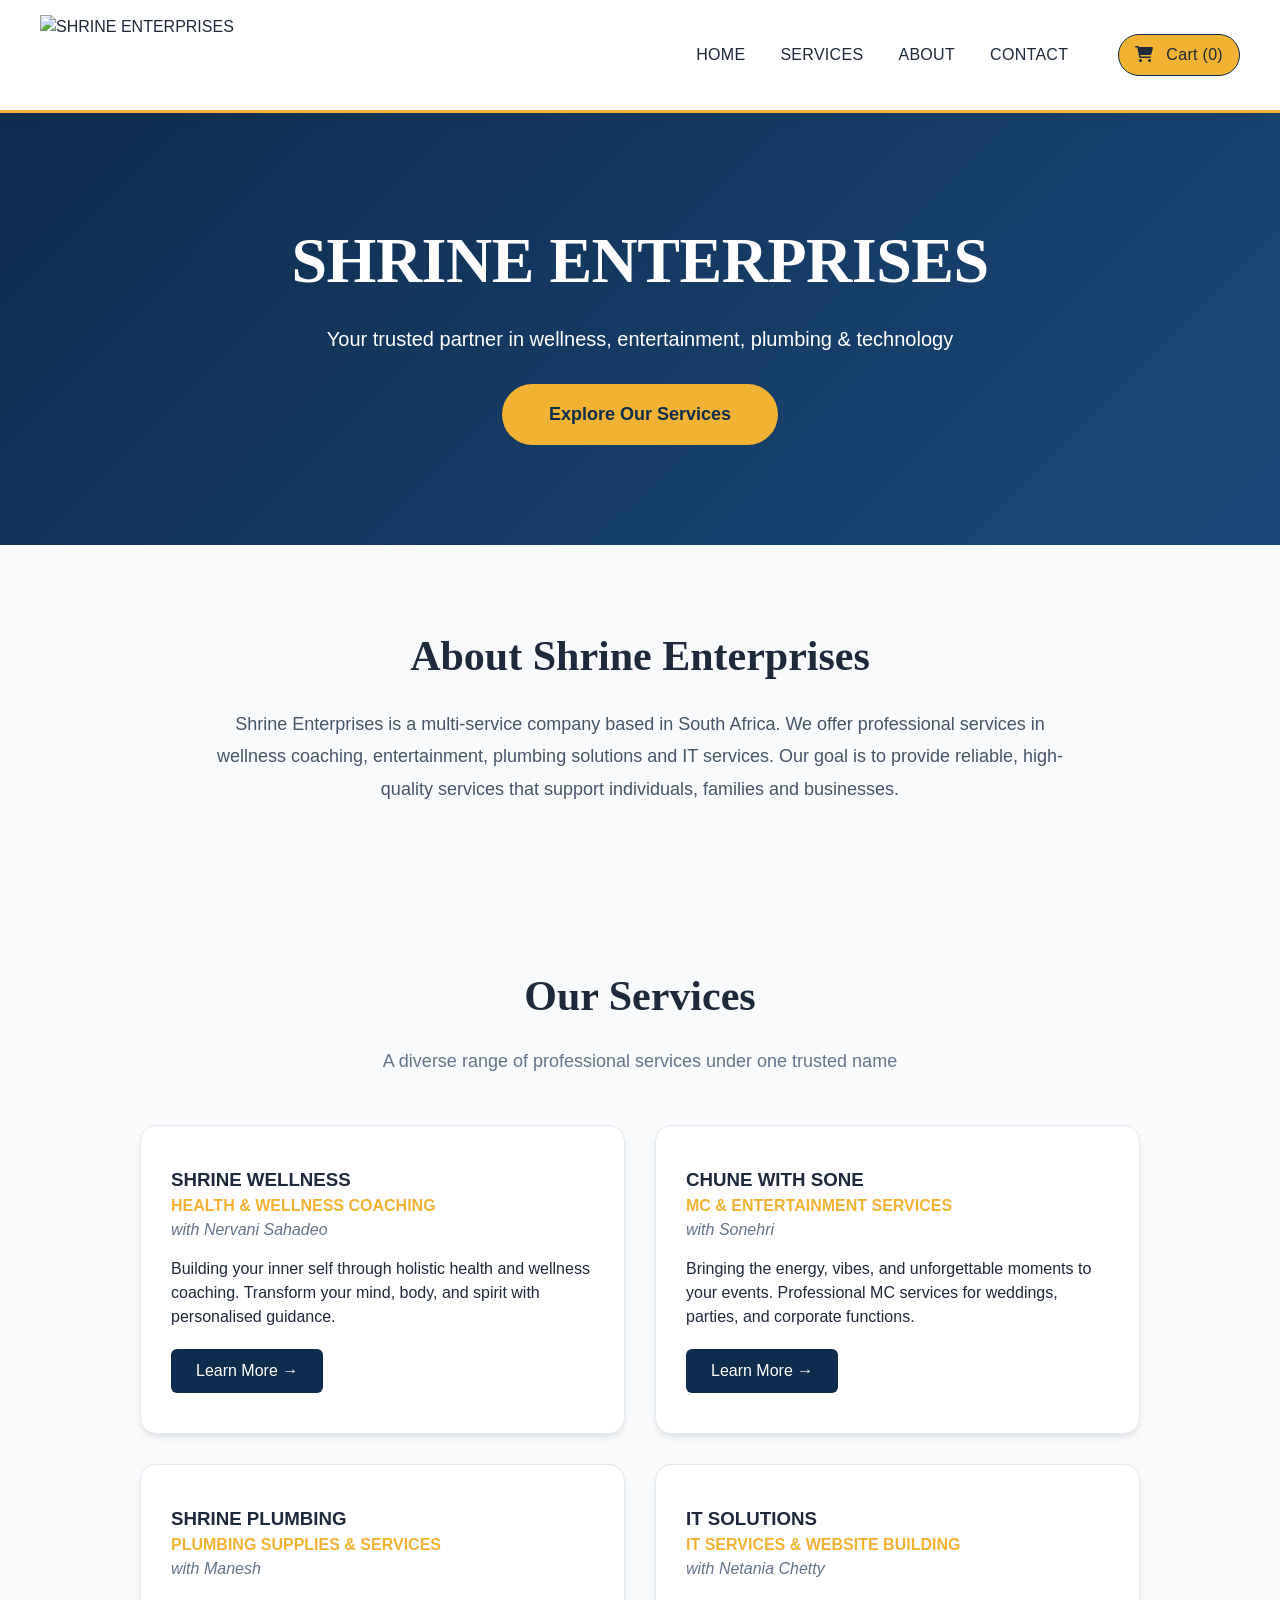
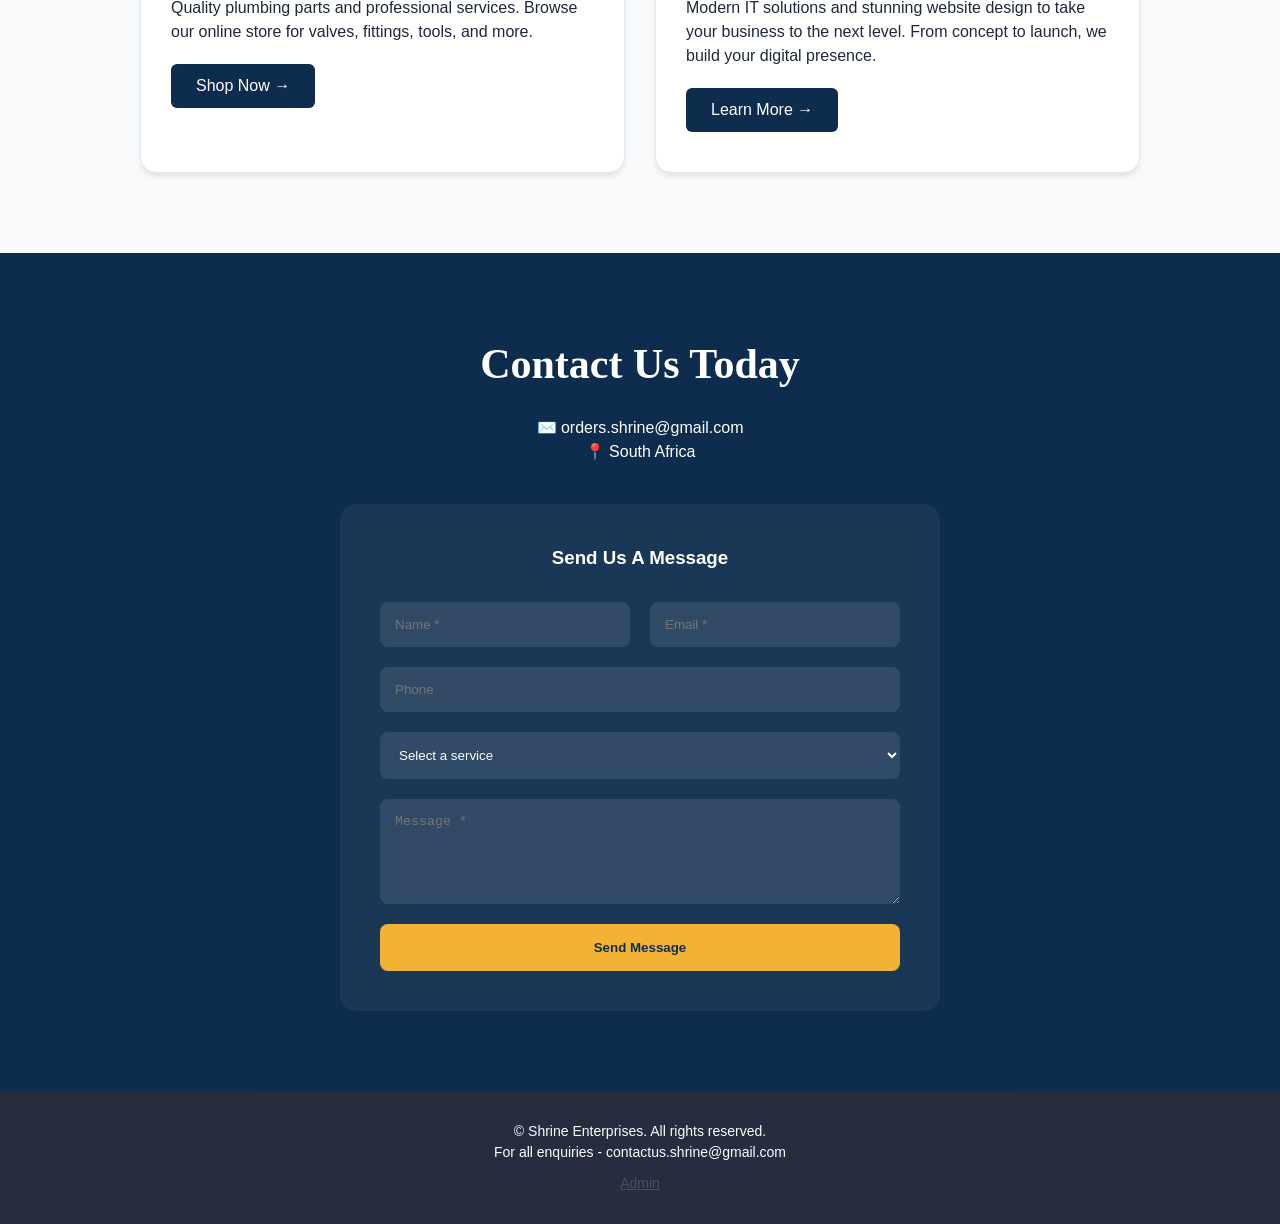
==== commit 5e9fc706: "Fix HTML encoding issues in index.html" ====
--- a/index.html
+++ b/index.html
@@ -113,7 +113,7 @@
     </section>
 
     <footer class="footer">
-        <p>© 2026 Shrine Enterprises. All rights reserved.</p>
+        <p>© Shrine Enterprises. All rights reserved.</p>
         <p> For all enquiries - contactus.shrine@gmail.com </p>
         <p style="margin-top: 10px; opacity: 0.5;"><a href="admin.html" style="color: #666;">Admin</a></p>
     </footer>
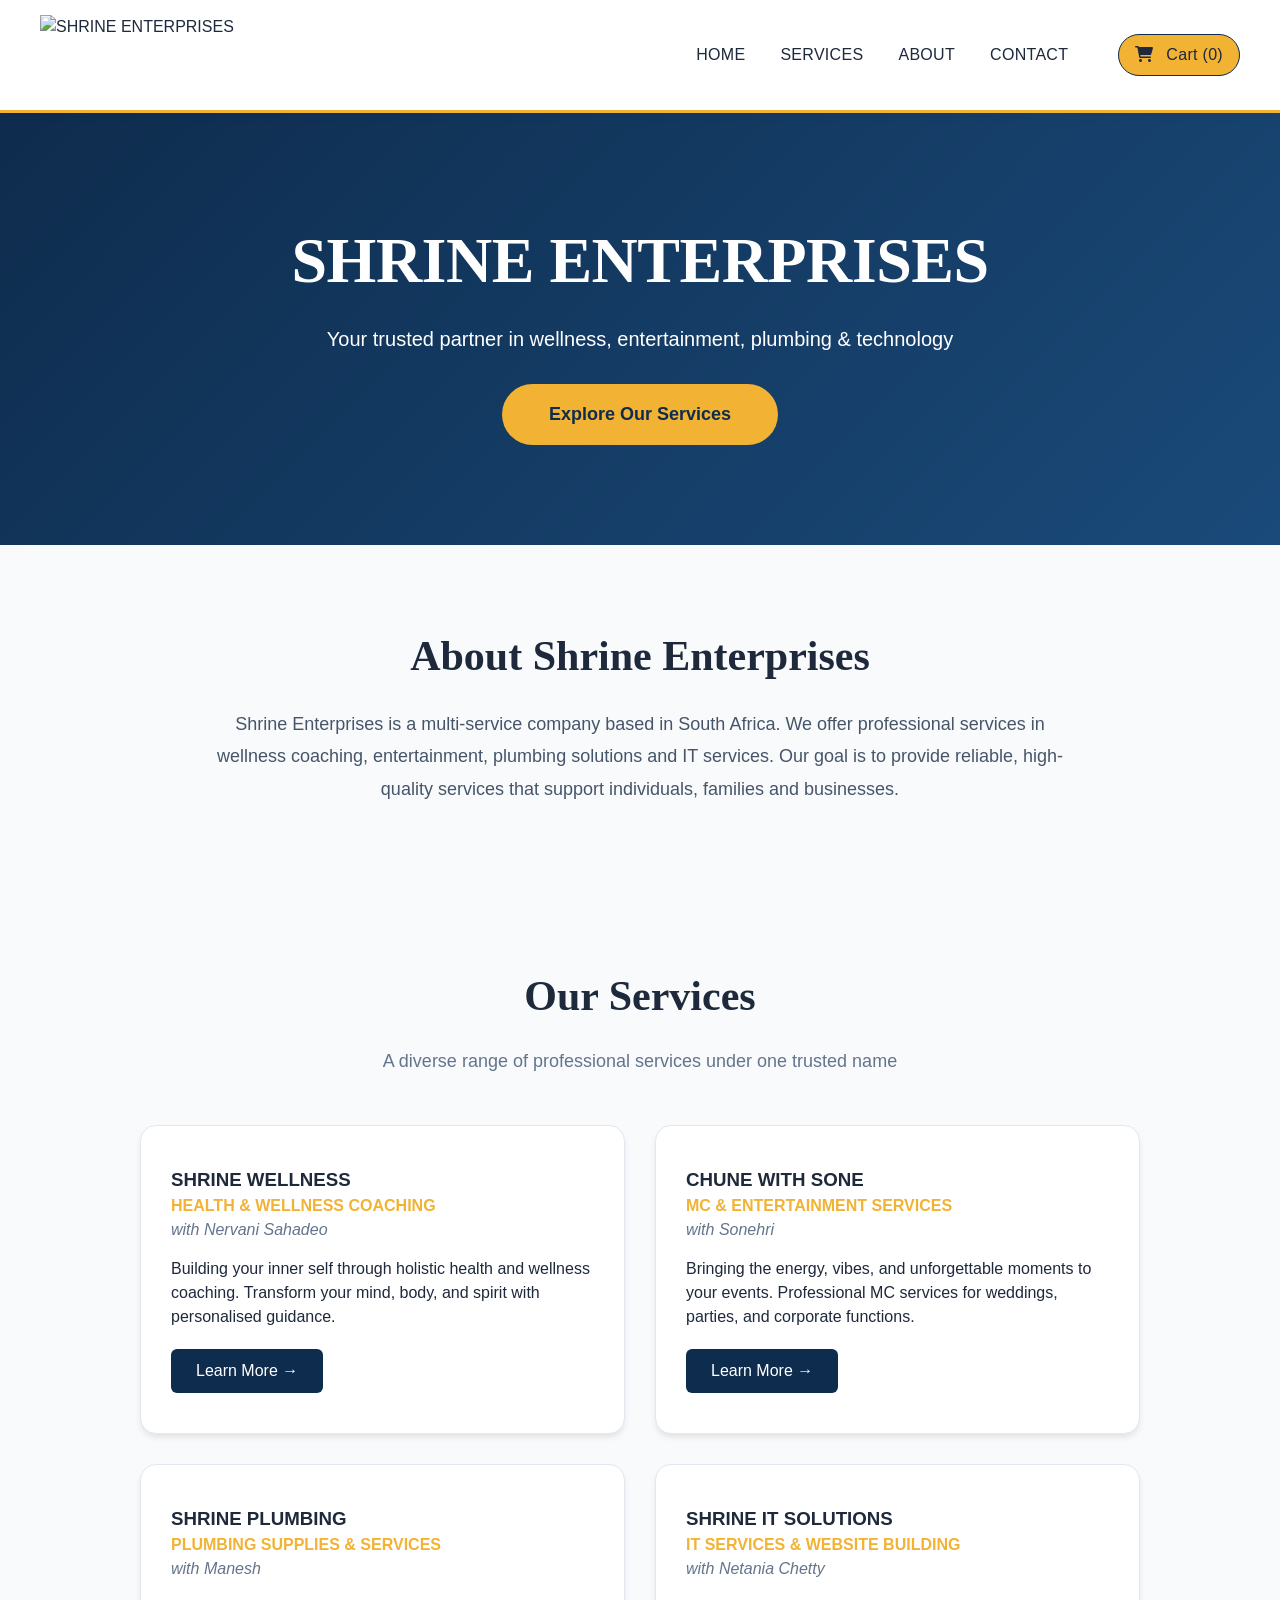
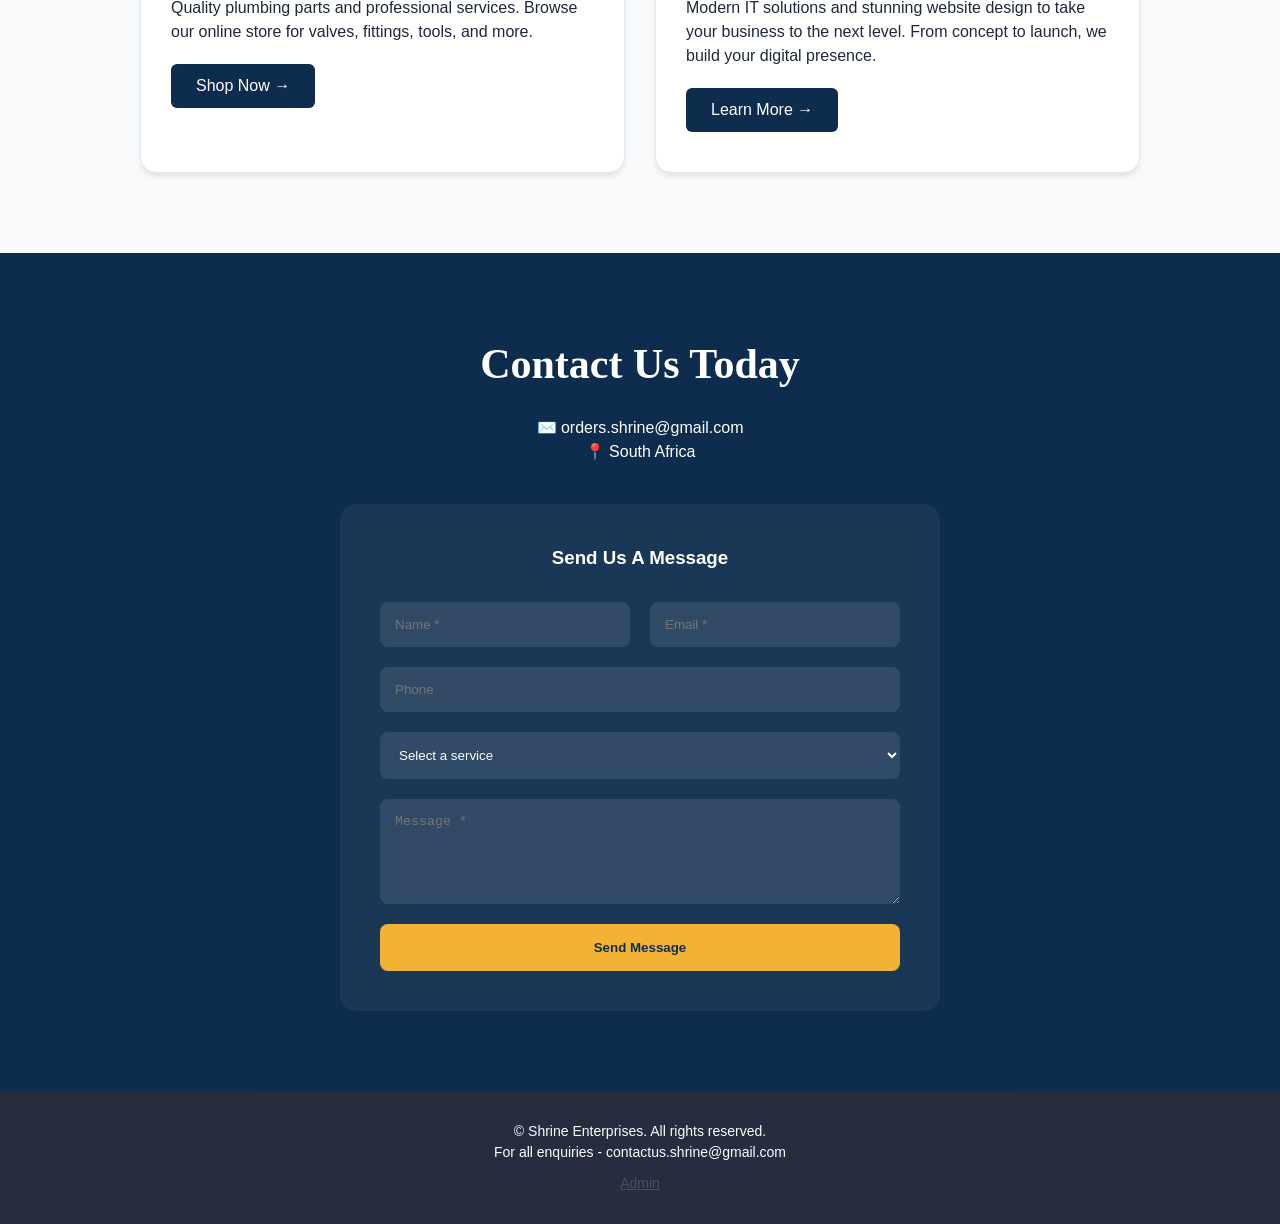
==== commit 0380874f: "Update index.html" ====
--- a/index.html
+++ b/index.html
@@ -71,7 +71,7 @@
                 <a href="store.html" class="learn-more" style="display: inline-block; padding: 10px 25px; background: #0e2c4d; color: white; text-decoration: none; border-radius: 6px; margin-top: 20px;">Shop Now →</a>
             </div>
             <div class="service-card">
-                <h3>IT SOLUTIONS</h3>
+                <h3>SHRINE IT SOLUTIONS</h3>
                 <div style="color: #f2b233; font-weight: 600;">IT SERVICES & WEBSITE BUILDING</div>
                 <div style="color: #64748b; font-style: italic; margin-bottom: 15px;">with Netania Chetty</div>
                 <p>Modern IT solutions and stunning website design to take your business to the next level. From concept to launch, we build your digital presence.</p>
